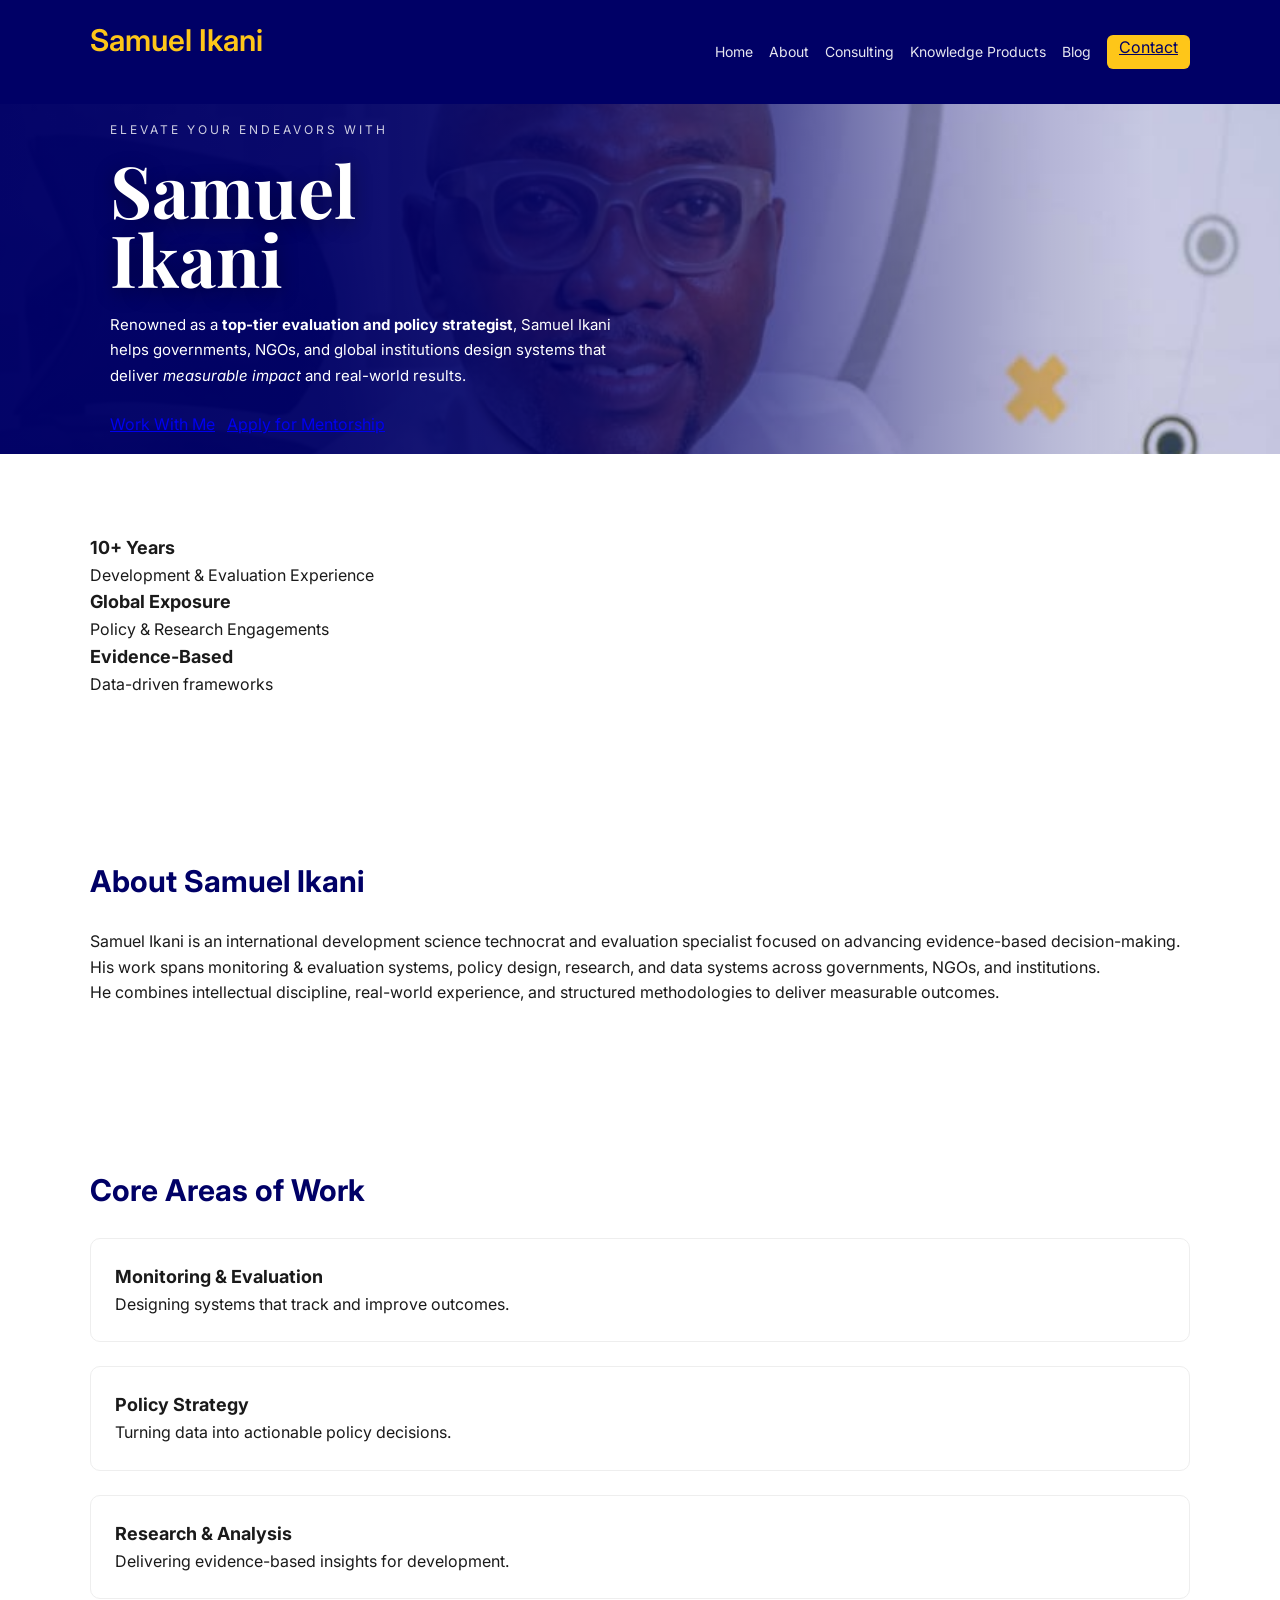
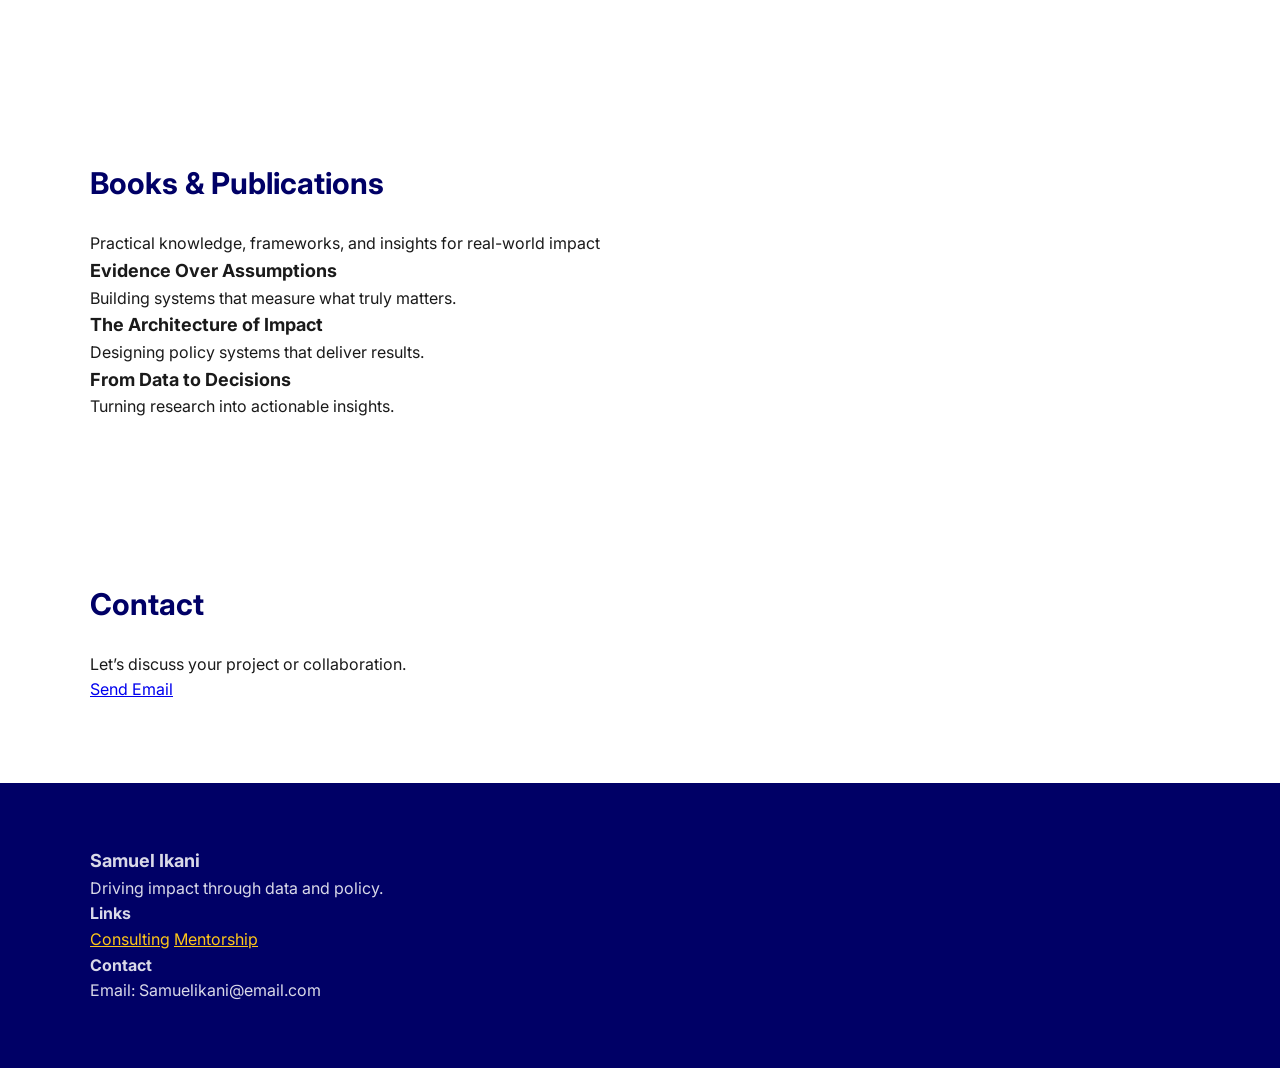
==== index.html @ d3e2591b "Initial commit" ====
<!DOCTYPE html>
<html lang="en">
<head>
  <meta charset="UTF-8">
  <meta name="viewport" content="width=device-width, initial-scale=1.0">
  <title>Samuel Ikani</title>

  <link rel="stylesheet" href="styles.css">
  <link href="https://fonts.googleapis.com/css2?family=Playfair+Display:wght@600&family=Inter:wght@300;400;500;600&display=swap" rel="stylesheet">
</head>


<body class="home-page"></body>
<div id="header"></div>

<section class="hero-authority">

  <!-- IMAGE (ONLY ONE IMAGE) -->
  <div class="hero-image">
    <img src="assets/profile.jpg" alt="Samuel Ikani">
  </div>

  <!-- BLUE OVERLAY -->
  <div class="hero-overlay"></div>

  <!-- TEXT -->
  <div class="container hero-content">
    <div class="hero-text">

      <p class="hero-eyebrow">ELEVATE YOUR ENDEAVORS WITH</p>

      <h1>
        Samuel<br>Ikani
      </h1>

      <p class="hero-description">
        Renowned as a <strong>top-tier evaluation and policy strategist</strong>, 
        Samuel Ikani helps governments, NGOs, and global institutions design systems 
        that deliver <em>measurable impact</em> and real-world results.
      </p>

      <div class="hero-actions">
        <a href="consulting.html" class="btn primary">Work With Me</a>
        <a href="mentorship.html" class="btn secondary">Apply for Mentorship</a>
      </div>

    </div>
  </div>

</section>
<!-- IMPACT BAR -->
<section class="impact-bar">
  <div class="container impact-grid">
    <div>
      <h3>10+ Years</h3>
      <p>Development & Evaluation Experience</p>
    </div>

    <div>
      <h3>Global Exposure</h3>
      <p>Policy & Research Engagements</p>
    </div>

    <div>
      <h3>Evidence-Based</h3>
      <p>Data-driven frameworks</p>
    </div>
  </div>
</section>

<!-- ABOUT -->
<section class="about container">
  <h2>About Samuel Ikani</h2>

  <p>
    Samuel Ikani is an international development science technocrat and evaluation specialist focused on advancing evidence-based decision-making.
  </p>

  <p>
    His work spans monitoring & evaluation systems, policy design, research, and data systems across governments, NGOs, and institutions.
  </p>

  <p>
    He combines intellectual discipline, real-world experience, and structured methodologies to deliver measurable outcomes.
  </p>
</section>

<!-- SERVICES -->
<section class="services">
  <div class="container">
    <h2>Core Areas of Work</h2>

    <div class="grid">
      <div class="card">
        <h3>Monitoring & Evaluation</h3>
        <p>Designing systems that track and improve outcomes.</p>
      </div>

      <div class="card">
        <h3>Policy Strategy</h3>
        <p>Turning data into actionable policy decisions.</p>
      </div>

      <div class="card">
        <h3>Research & Analysis</h3>
        <p>Delivering evidence-based insights for development.</p>
      </div>
    </div>
  </div>
</section>

<!-- BOOKS -->
<section class="books">
  <div class="container">
    <h2>Books & Publications</h2>
    <p class="section-sub">
      Practical knowledge, frameworks, and insights for real-world impact
    </p>

    <div class="book-grid">

      <div class="book-card">
        <div class="book-placeholder"></div>
        <h3>Evidence Over Assumptions</h3>
        <p>Building systems that measure what truly matters.</p>
      </div>

      <div class="book-card">
        <div class="book-placeholder"></div>
        <h3>The Architecture of Impact</h3>
        <p>Designing policy systems that deliver results.</p>
      </div>

      <div class="book-card">
        <div class="book-placeholder"></div>
        <h3>From Data to Decisions</h3>
        <p>Turning research into actionable insights.</p>
      </div>

    </div>
  </div>
</section>

<!-- CONTACT -->
<section class="contact">
  <div class="container">
    <h2>Contact</h2>
    <p>Let’s discuss your project or collaboration.</p>

    <a href="mailto:Samuelikani@email.com" class="btn primary">Send Email</a>
  </div>
</section>

<!-- FOOTER -->
<footer class="footer">
  <div class="container footer-content">

    <div>
      <h3>Samuel Ikani</h3>
      <p>Driving impact through data and policy.</p>
    </div>

    <div>
      <h4>Links</h4>
      <a href="consulting.html">Consulting</a>
      <a href="mentorship.html">Mentorship</a>
    </div>

    <div>
      <h4>Contact</h4>
      <p>Email: Samuelikani@email.com</p>
    </div>

  </div>

<script src="script.js"></script>
</body>
</html>
---- styles.css ----
/* =========================
   DESIGN SYSTEM
========================= */
:root {
  --primary-blue: #000066;
  --accent-gold: #FEC619;
  --soft-blue: #F5F7FF;
  --text-dark: #1A1A1A;

  --space-1: 8px;
  --space-2: 16px;
  --space-3: 24px;
  --space-4: 32px;
  --space-5: 48px;
  --space-6: 64px;
  --space-7: 80px;
}

/* =========================
   RESET
========================= */
* {
  margin: 0;
  padding: 0;
  box-sizing: border-box;
}

body {
  font-family: 'Inter', sans-serif;
  color: var(--text-dark);
  line-height: 1.6;
}

/* =========================
   TYPOGRAPHY
========================= */
h1 {
  font-size: 48px;
  font-family: 'Playfair Display';
  color: var(--primary-blue);
}

h2 {
  font-size: 30px;
  margin-bottom: var(--space-3);
  color: var(--primary-blue);
}

h3 {
  font-size: 18px;
}

/* =========================
   LAYOUT
========================= */
.container {
  width: 90%;
  max-width: 1100px;
  margin: auto;
}

section {
  padding: var(--space-7) 0;
}

/* =========================
   NAVBAR
========================= */
.nav {
  background: var(--primary-blue);
}

.nav-inner {
  display: flex;
  justify-content: space-between;
  align-items: center;
  padding: var(--space-2) 0;
}

.logo {
  color: var(--accent-gold);
  font-weight: 600;
}

.nav-right {
  display: flex;
  align-items: center;
  gap: var(--space-2);
}

.menu {
  display: flex;
  gap: 16px;
}

.menu a {
  color: white;
  text-decoration: none;
  font-size: 14px;
  opacity: 0.9;
}

.menu a:hover {
  color: var(--accent-gold);
}

.btn.small {
  height: 34px;
  padding: 0 12px;
  background: var(--accent-gold);
  color: var(--primary-blue);
  border-radius: 6px;
}

/* =========================
   HERO
========================= */
.hero {
  position: relative;
  background: url("assets/flower-bg.jpg") center/cover no-repeat;
  padding: 120px 0;
}

.hero::before {
  content: "";
  position: absolute;
  inset: 0;
  background: rgba(0, 0, 102, 0.85);
}

.hero-content {
  position: relative;
  z-index: 2;
  display: flex;
  align-items: center;
  justify-content: space-between;
}

.hero-text h1,
.hero-text p {
  color: white;
}

.credibility {
  color: var(--accent-gold);
}

.profile-img {
  width: 340px;
  border-radius: 12px;
}

/* =========================
   CARDS
========================= */
.card {
  background: white;
  padding: var(--space-3);
  border-radius: 10px;
  border: 1px solid #eee;
  transition: 0.3s;
}

.card:hover {
  transform: translateY(-8px);
  border-bottom: 3px solid var(--accent-gold);
  box-shadow: 0 20px 50px rgba(0,0,0,0.1);
}

/* =========================
   GRID
========================= */
.grid {
  display: grid;
  gap: var(--space-3);
}

.grid-2 {
  grid-template-columns: repeat(2, 1fr);
}

.grid-3 {
  grid-template-columns: repeat(3, 1fr);
}

/* =========================
   ABOUT
========================= */
.about-grid {
  display: grid;
  grid-template-columns: 1fr 1fr;
  gap: var(--space-4);
}

.about-grid img {
  width: 100%;
  border-radius: 10px;
}

/* =========================
   TESTIMONIALS
========================= */
.testimonials {
  background: var(--soft-blue);
}

.testimonial-grid {
  display: grid;
  grid-template-columns: repeat(2, 1fr);
  gap: var(--space-4);
}

/* =========================
   VIDEO
========================= */
.video-wrapper {
  display: flex;
  justify-content: center;
  margin: 40px 0;
}

.video-wrapper iframe {
  width: 300px;
  height: 540px;
  border-radius: 12px;
}

/* =========================
   FORM
========================= */
.form {
  display: flex;
  flex-direction: column;
  gap: var(--space-2);
  max-width: 400px;
  margin: auto;
}

/* =========================
   FOOTER
========================= */
.footer {
  background: var(--primary-blue);
  color: rgba(255,255,255,0.85);
  padding: var(--space-6) 0;
}

.footer a {
  color: var(--accent-gold);
}

/* =========================
   KNOWLEDGE PAGE (IMPORTANT)
========================= */
.knowledge-wrapper {
  display: grid;
  grid-template-columns: 260px 1fr;
  gap: 60px;
  padding: var(--space-6);
}

/* SIDEBAR */
.knowledge-sidebar h4 {
  margin-bottom: var(--space-3);
  color: var(--primary-blue);
}

.knowledge-sidebar ul {
  list-style: none;
}

.knowledge-sidebar li {
  margin-bottom: 10px;
  font-size: 14px;
  cursor: pointer;
  opacity: 0.6;
}

.knowledge-sidebar li.active {
  opacity: 1;
  font-weight: 600;
  color: var(--primary-blue);
}

/* CONTENT */
.knowledge-main {
  max-width: 700px;
}

/* REMOVE CENTER ALIGN FROM GLOBAL */
.knowledge-main h2 {
  text-align: left;
}

/* =========================
   TABS
========================= */
.tab-content {
  display: none;
}

.tab-content.active {
  display: block;
}

/* =========================
   ANIMATION
========================= */
.fade-in {
  opacity: 0;
  transform: translateY(30px);
  transition: 0.8s ease;
}

.fade-in.show {
  opacity: 1;
  transform: translateY(0);
}

/* =========================
   MOBILE
========================= */
@media(max-width:900px){
  .hero-content {
    flex-direction: column;
    text-align: center;
  }

  .grid-2,
  .grid-3,
  .testimonial-grid,
  .about-grid {
    grid-template-columns: 1fr;
  }

  .knowledge-wrapper {
    grid-template-columns: 1fr;
  }
}
/* =========================
   BOOKS (EDITORIAL STYLE)
========================= */
.books-list {
  display: flex;
  flex-direction: column;
  gap: 30px;
  margin-top: 30px;
}

.book-item {
  display: flex;
  gap: 20px;
  align-items: center;
}

/* IMAGE */
.book-item img {
  width: 90px;
  height: 120px;
  object-fit: cover;
  border-radius: 6px;
  box-shadow: 0 10px 25px rgba(0,0,0,0.1);
}

/* TEXT */
.book-item h3 {
  margin-bottom: 6px;
  color: var(--primary-blue);
}

.book-item p {
  font-size: 14px;
  opacity: 0.7;
  max-width: 500px;
}

/* MOBILE */
@media(max-width:600px){
  .book-item {
    flex-direction: column;
    align-items: flex-start;
  }

  .book-item img {
    width: 120px;
    height: 160px;
  }
}
/* =========================
   ABOUT IMAGE FIX
========================= */
.about-grid img {
  width: 100%;
  max-width: 320px;   /* controls size */
  height: 420px;      /* keeps structure */
  object-fit: cover;  /* prevents distortion */
  border-radius: 12px;
}

/* center image nicely */
.about-grid {
  align-items: center;
}

.about-grid > div:first-child {
  display: flex;
  justify-content: center;
}
.about-grid img {
  box-shadow: 0 25px 60px rgba(0,0,0,0.12);
}
/* =========================
   ABOUT (PREMIUM VERSION)
========================= */
.about-grid {
  display: grid;
  grid-template-columns: 1fr 1.2fr;
  gap: 60px;
  align-items: center;
}

/* IMAGE */
.about-image {
  display: flex;
  justify-content: center;
}

.about-image img {
  width: 100%;
  max-width: 320px;
  height: 420px;
  object-fit: cover;
  border-radius: 12px;
  box-shadow: 0 25px 60px rgba(0,0,0,0.12);
}

/* CONTENT */
.about-content p {
  margin-bottom: 16px;
  max-width: 600px;
}

/* =========================
   METRICS
========================= */
.about-metrics {
  display: flex;
  gap: 40px;
  margin: 30px 0;
}

.metric h3 {
  font-size: 28px;
  color: var(--primary-blue);
}

.metric p {
  font-size: 13px;
  opacity: 0.7;
}

/* =========================
   HIGHLIGHTS
========================= */
.about-highlights h3 {
  margin-bottom: 10px;
}

.about-highlights ul {
  padding-left: 18px;
}

.about-highlights li {
  margin-bottom: 8px;
}

/* =========================
   MOBILE
========================= */
@media(max-width:900px){
  .about-grid {
    grid-template-columns: 1fr;
  }

  .about-metrics {
    flex-direction: column;
    gap: 16px;
  }
}
/* =========================
   BLOG LIST (EDITORIAL STYLE)
========================= */
.blog-list {
  max-width: 800px;
  margin: 60px auto;
}

/* SINGLE POST */
.blog-post {
  padding: 30px 0;
  border-bottom: 1px solid #e5e5e5;
}

.blog-date {
  font-size: 12px;
  color: var(--accent-gold);
  font-weight: 600;
}

/* TITLE */
.blog-post h2 {
  margin: 10px 0;
  font-size: 24px;
  line-height: 1.3;
  color: var(--primary-blue);
}

/* TEXT */
.blog-post p {
  font-size: 15px;
  opacity: 0.8;
  max-width: 650px;
}

/* HOVER (subtle authority feel) */
.blog-post:hover h2 {
  opacity: 0.7;
  cursor: pointer;
}
/* =========================
   ARTICLE PAGE
========================= */
.article {
  max-width: 800px;
  margin: 80px auto;
}

.article-date {
  font-size: 13px;
  color: var(--accent-gold);
}

.article h1 {
  margin: 10px 0 20px;
  font-size: 36px;
}

.article-intro {
  font-size: 18px;
  margin-bottom: 30px;
  opacity: 0.9;
}

.article-body p {
  margin-bottom: 16px;
  line-height: 1.7;
}

.article-body h2 {
  margin-top: 30px;
  margin-bottom: 10px;
}

.article-body ul {
  margin: 20px 0;
  padding-left: 20px;
}

.article-back {
  display: inline-block;
  margin-top: 40px;
  color: var(--accent-gold);
  text-decoration: none;
}
/* =========================
   ARTICLE CTA
========================= */
.article-cta {
  margin: 40px 0;
  padding: 20px;
  border-left: 4px solid var(--accent-gold);
  background: #f9f9ff;
}

.article-cta p {
  margin-bottom: 10px;
}

/* =========================
   LEAD CAPTURE
========================= */
.lead-box {
  margin-top: 60px;
  padding: 30px;
  background: var(--soft-blue);
  border-radius: 10px;
  text-align: center;
}

.lead-box h3 {
  margin-bottom: 10px;
}

.lead-form {
  margin-top: 20px;
  display: flex;
  justify-content: center;
  gap: 10px;
}

.lead-form input {
  padding: 10px;
  width: 250px;
  border: 1px solid #ddd;
  border-radius: 6px;
}
.blog-post h2 a {
  text-decoration: none;
  color: var(--primary-blue);
}

.blog-post h2 a:hover {
  color: var(--accent-gold);
}
.article-hero {
  background: var(--primary-blue);
  color: white;
  padding: 80px 20px;
}

.article-hero h1 {
  font-size: 40px;
  margin: 10px 0;
}

.article-meta {
  color: var(--accent-gold);
  font-size: 13px;
}

.article-subtitle {
  font-size: 18px;
  opacity: 0.9;
}

.article {
  max-width: 800px;
  margin: 60px auto;
}
/* IMAGE HERO */
.hero-image {
  position: relative;
  height: 75vh;
  background: url("https://images.unsplash.com/photo-1501785888041-af3ef285b470") center/cover no-repeat;
}

/* overlay */
.hero-overlay {
  position: absolute;
  inset: 0;
  background: rgba(0, 0, 0, 0.5);
  display: flex;
  align-items: center;
}

/* content */
.hero-content {
  color: white;
  max-width: 700px;
}

/* meta */
.hero-meta {
  color: #FEC619;
  font-size: 14px;
  margin-bottom: 10px;
}

/* title */
.hero-image h1 {
  font-size: 48px;
  line-height: 1.2;
  margin-bottom: 15px;
}

/* subtext */
.hero-subtext {
  font-size: 18px;
  opacity: 0.9;
}

/* ABOUT IMAGE */
.about-img {
  width: 280px;
  border-radius: 12px;
}

/* METRICS */
.about-metrics {
  display: flex;
  gap: 30px;
  margin-top: 20px;
}

.about-metrics h3 {
  font-size: 24px;
  color: #000066;
}
/* =========================
   ELITE HERO SYSTEM
========================= */

.hero-elite {
  position: relative;
  height: 85vh;
  overflow: hidden;
}

/* =========================
   HOMEPAGE HERO (FINAL)
========================= */

.hero-authority {
  position: relative;
  height: 100vh;
  overflow: hidden;
}

/* IMAGE */
.hero-authority .hero-image {
  position: absolute;
  inset: 0;
}

.hero-authority .hero-image img {
  width: 100%;
 height: 85vh;
min-height: 600px;
  object-fit: cover;
  object-position: right center; /* keeps face visible */
}

/* BLUE OVERLAY (LEFT HEAVY → RIGHT FADE) */
.hero-authority .hero-overlay {
  position: absolute;
  inset: 0;
  background: linear-gradient(
    90deg,
    rgba(0, 0, 102, 0.98) 0%,
    rgba(0, 0, 102, 0.95) 25%,
    rgba(0, 0, 102, 0.85) 45%,
    rgba(0, 0, 102, 0.6) 60%,
    rgba(0, 0, 102, 0.3) 72%,
    rgba(0, 0, 102, 0.1) 82%,
    transparent 90%
  );
}

/* TEXT LAYER */
.hero-authority .hero-content {
  position: relative;
  z-index: 2;
  height: 100%;
  display: flex;
  align-items: center;
}

/* TEXT BLOCK */
.hero-authority .hero-text {
  max-width: 520px;
  color: white;
}

/* EYEBROW */
.hero-authority .hero-eyebrow {
  font-size: 12px;
  letter-spacing: 3px;
  margin-bottom: 16px;
  opacity: 0.8;
}

/* NAME */
.hero-authority h1 {
  font-size: 72px;
  line-height: 0.95;
  margin-bottom: 20px;
  color: #FEC619;
}

/* DESCRIPTION */
.hero-authority .hero-description {
  font-size: 15px;
  line-height: 1.7;
  margin-bottom: 24px;
}

/* BUTTONS */
.hero-actions {
  display: flex;
  gap: 12px;
}

/* MOBILE */
@media(max-width: 900px) {
  .hero-authority h1 {
    font-size: 48px;
  }

  }

.hero-authority .hero-image img {
object-position: 100% 30%;
}

.hero-authority .hero-image img {
  transform: scale(1.05);
}
.hero-authority {
  position: relative;
  height: 85vh;
  min-height: 600px;
  overflow: hidden;
}

.hero-authority .hero-image img {
  width: 100%;
  height: 100%;
  object-fit: cover;
  object-position: 100% 30%;
}



.hero-elite .hero-bg {
  position: absolute;
  inset: 0;
  background: url("assets/profile.jpg") no-repeat right center / cover;
}
.hero-elite .hero-bg {
  position: absolute;
  inset: 0;
  background: url("https://images.unsplash.com/photo-1490750967868-88aa4486c946?auto=format&fit=crop&w=1600&q=80") no-repeat center center / cover;
}
/* =========================
   CONSULTING HERO BACKGROUND
========================= */
.hero {
  position: relative;
  background: url("https://images.unsplash.com/photo-1490750967868-88aa4486c946?auto=format&fit=crop&w=1600&q=80") no-repeat center center / cover;
}

/* BLUE OVERLAY 
  z-index: 1;
}

/* KEEP CONTENT ABOVE */
.hero-content {
  position: relative;
  z-index: 2;
}
/* =========================
   FIX HERO ALIGNMENT
========================= */

.hero-content {
  max-width: 1100px;   /* same as your container */
  margin: 0 auto;
  padding: 0 20px;

  display: grid;
  grid-template-columns: 1fr 420px; /* text | image */
  align-items: center;
  gap: 60px;
}

/* TEXT — FORCE LEFT ALIGN */
.hero-text {
  text-align: left;
  justify-self: start;
  max-width: 520px;
}

/* IMAGE — PUSH RIGHT */
.hero-visual {
  justify-self: end;
}
.about-split {
  display: grid;
  grid-template-columns: 1fr 420px;
  gap: 60px;
  align-items: center;
}

.about-right img {
  width: 100%;
  border-radius: 16px;
}

/* Mobile */
@media (max-width: 768px) {
  .about-split {
    grid-template-columns: 1fr;
  }

  .about-right {
    order: -1;
  }
}
.hero-text h1 {
  color: #ffffff;
  text-shadow: 0 4px 20px rgba(0,0,0,0.4);
}

.hero-sub,
.hero-tag {
  color: rgba(255,255,255,0.9);
}
.consulting-page .hero-overlay {
  display: none !important;
}

.consulting-page .hero::before {
  display: none !important;
}
/* =========================
   ABOUT HERO TEXT SIZE ADJUST
========================= */

.hero-elite .hero-text h1 {
  font-size: 40px;   /* was larger before */
  line-height: 1.2;
}

.hero-elite .hero-sub {
  font-size: 14px;
}

.hero-elite .hero-tag {
  font-size: 11px;
  letter-spacing: 1.5px;
}
/* Reduce About hero height */
.hero-elite {
  height: 35vh;
  min-height: 350px;
}
/* =========================
   CONSULTING HERO MATCH ABOUT
========================= */

/* same height as about */
.consulting-page .hero-elite {
  height: 35vh;
  min-height: 350;
}

/* remove overlay (plain image) */
.consulting-page .hero-overlay {
  display: none !important;
}

/* use same flowery background */
.consulting-page .hero-bg {
  position: absolute;
  inset: 0;
  background: url("https://images.unsplash.com/photo-1490750967868-88aa4486c946?auto=format&fit=crop&w=1600&q=80")
              no-repeat center center / cover;
}
/* =========================
/* =========================
   CONSULTING HERO LIGHT OVERLAY
========================= */
.consulting-page .hero-overlay {
  display: block !important;
  position: absolute;
  inset: 0;
  background: rgba(0, 0, 0, 0.45);
  z-index: 2;
}
/* keep overlay below text */
.consulting-page .hero-overlay {
  z-index: 1;
}

/* force text above overlay */
.consulting-page .hero-inner {
  position: relative;
  z-index: 2;
}
/* Homepage hero height */
.home-page .hero-authority {
  height: 35vh;
  min-height: 350px;
}
/* =========================
   BLOG HERO (CLEAN IMAGE)
========================= */

.blog-page .hero {
  position: relative;
  height: 35vh;
  min-height: 320px;

  display: flex;
  align-items: center;

  background: url("https://images.unsplash.com/photo-1490750967868-88aa4486c946?auto=format&fit=crop&w=1600&q=80")
              no-repeat center center / cover;
}

/* REMOVE BLUE OVERLAY */
.blog-page .hero::before {
  display: none !important;
}

/* TEXT VISIBILITY */
.blog-page .hero h1 {
  color: #ffffff;
}

.blog-page .hero .subtext {
  color: rgba(255,255,255,0.9);
}
/* BLOG HERO DARK OVERLAY (FORCED) */
.blog-page .hero {
  position: relative;
  overflow: hidden;
}

/* create overlay layer */
.blog-page .hero::after {
  content: "";
  position: absolute;
  inset: 0;
  background: rgba(0, 0, 0, 0.45);
  z-index: 1;
}

/* keep text above overlay */
.blog-page .hero .container {
  position: relative;
  z-index: 2;
}
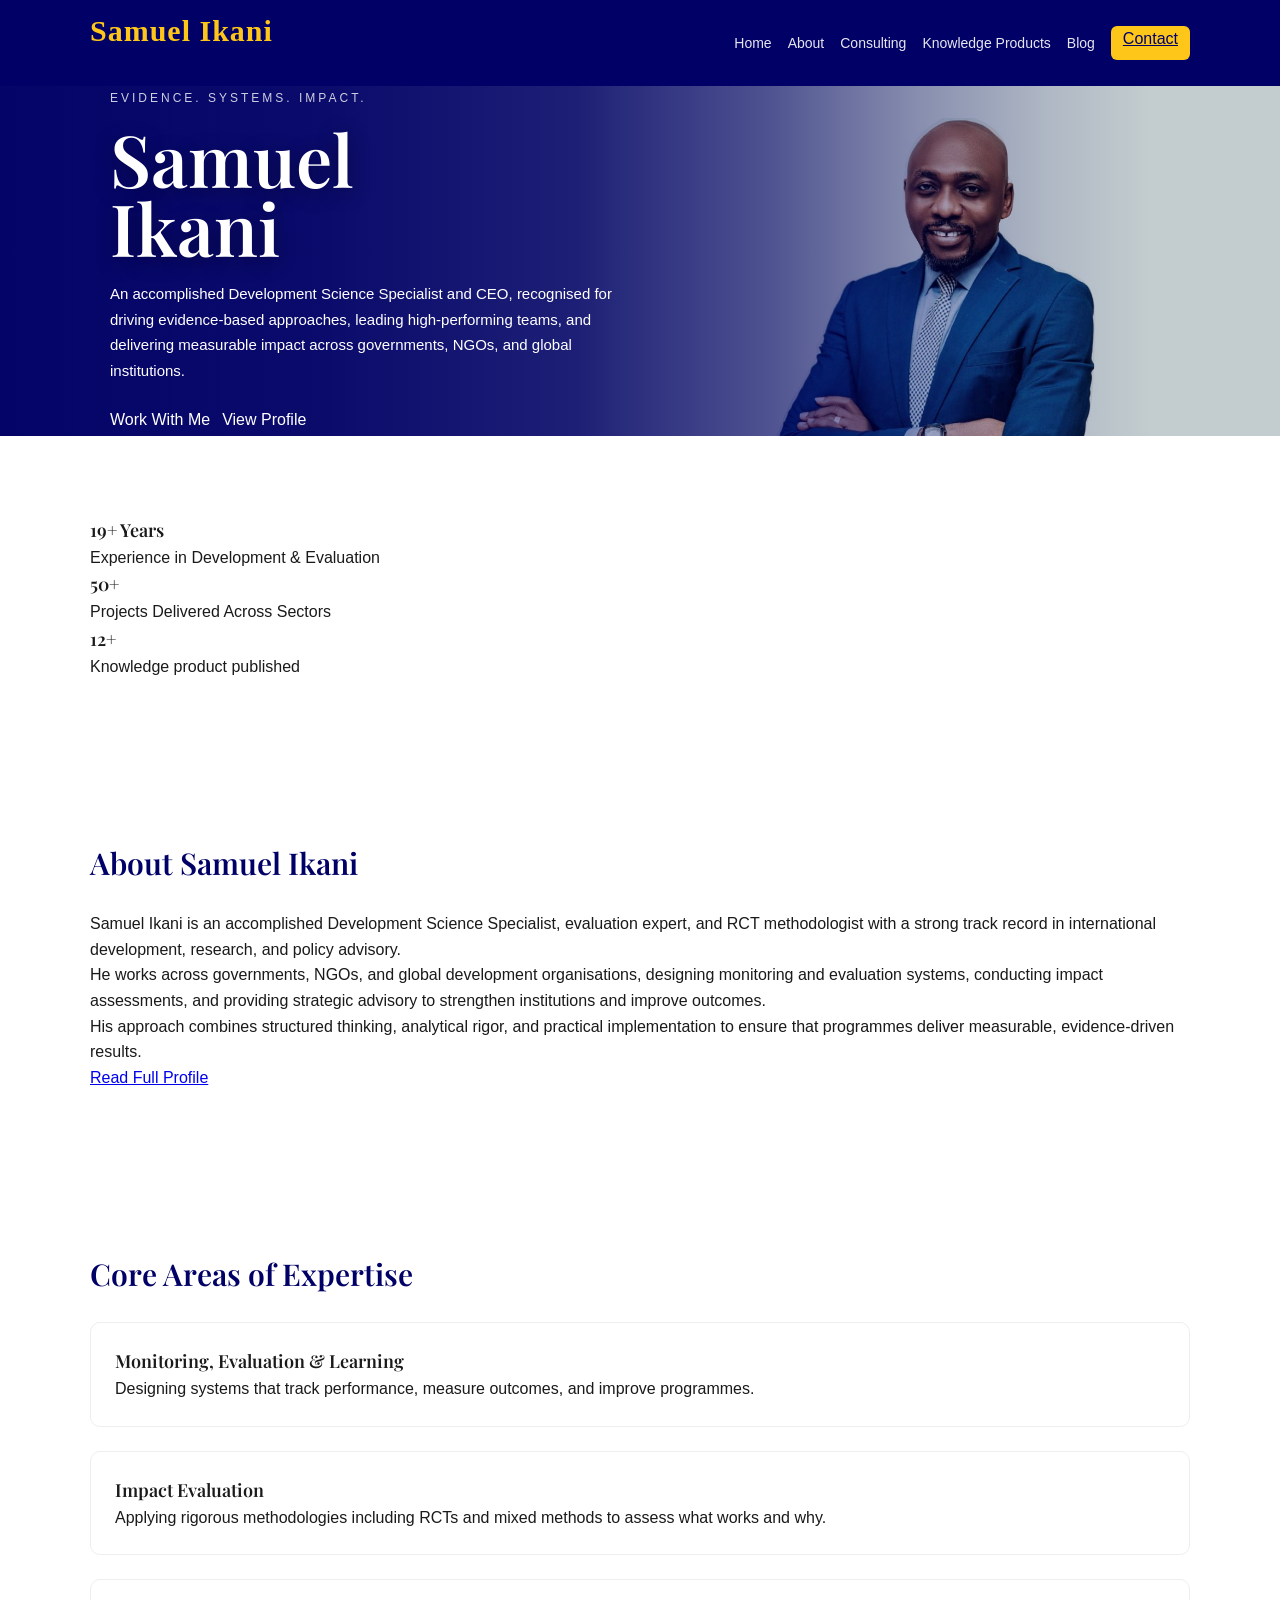
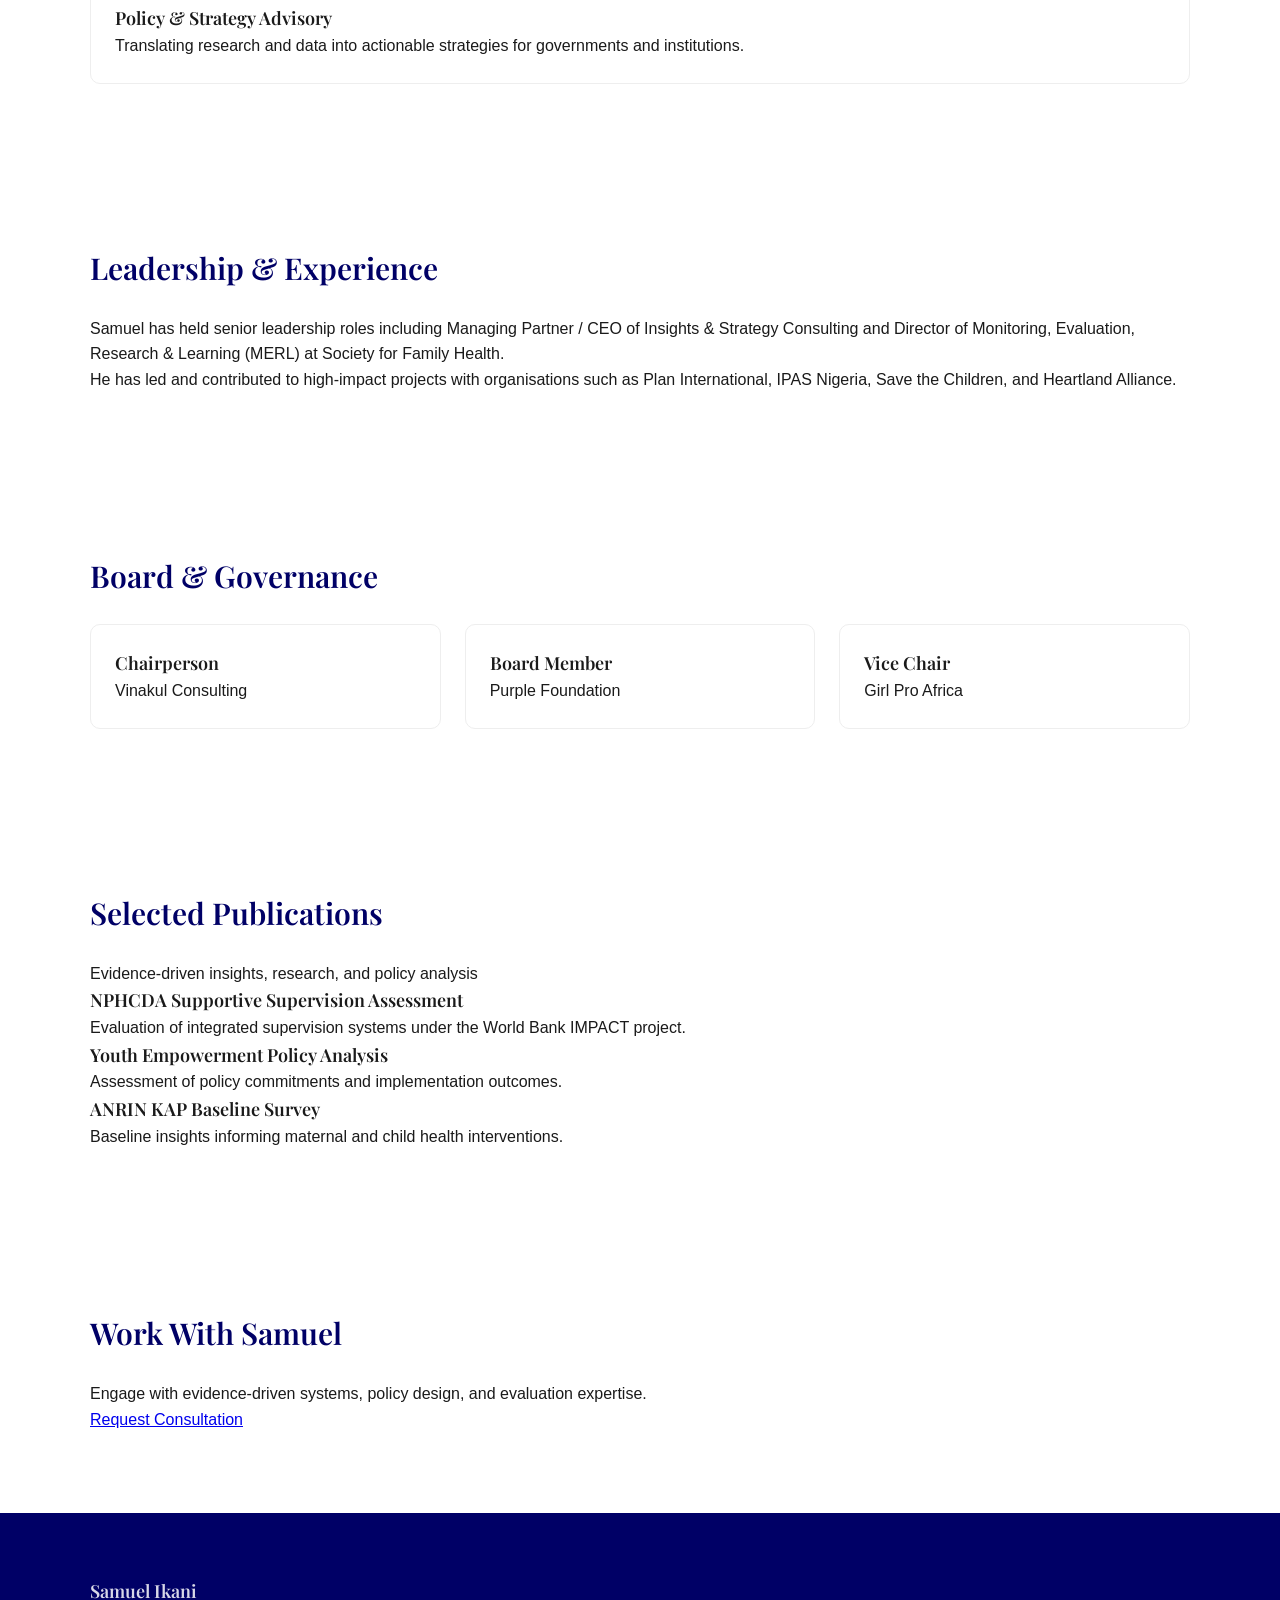
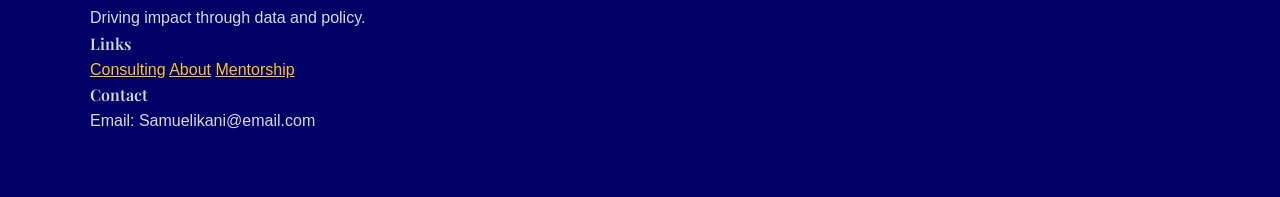
==== commit b0dad699: "Update: UI improvements, signature, layout fixes" ====
--- a/index.html
+++ b/index.html
@@ -9,61 +9,58 @@
   <link href="https://fonts.googleapis.com/css2?family=Playfair+Display:wght@600&family=Inter:wght@300;400;500;600&display=swap" rel="stylesheet">
 </head>
 
-
-<body class="home-page"></body>
+<body class="home-page">
+
 <div id="header"></div>
 
+<!-- HERO -->
 <section class="hero-authority">
 
-  <!-- IMAGE (ONLY ONE IMAGE) -->
   <div class="hero-image">
     <img src="assets/profile.jpg" alt="Samuel Ikani">
   </div>
 
-  <!-- BLUE OVERLAY -->
   <div class="hero-overlay"></div>
 
-  <!-- TEXT -->
   <div class="container hero-content">
     <div class="hero-text">
 
-      <p class="hero-eyebrow">ELEVATE YOUR ENDEAVORS WITH</p>
+     <p class="hero-eyebrow">EVIDENCE. SYSTEMS. IMPACT.</p>
 
       <h1>
         Samuel<br>Ikani
       </h1>
 
       <p class="hero-description">
-        Renowned as a <strong>top-tier evaluation and policy strategist</strong>, 
-        Samuel Ikani helps governments, NGOs, and global institutions design systems 
-        that deliver <em>measurable impact</em> and real-world results.
+        An accomplished Development Science Specialist and CEO, recognised for driving evidence-based approaches, leading high-performing teams, and delivering measurable impact across governments, NGOs, and global institutions.
       </p>
 
       <div class="hero-actions">
         <a href="consulting.html" class="btn primary">Work With Me</a>
-        <a href="mentorship.html" class="btn secondary">Apply for Mentorship</a>
-      </div>
-
-    </div>
-  </div>
-
-</section>
+        <a href="about.html" class="btn secondary">View Profile</a>
+      </div>
+
+    </div>
+  </div>
+
+</section>
+
 <!-- IMPACT BAR -->
 <section class="impact-bar">
   <div class="container impact-grid">
     <div>
-      <h3>10+ Years</h3>
-      <p>Development & Evaluation Experience</p>
-    </div>
-
-    <div>
-      <h3>Global Exposure</h3>
-      <p>Policy & Research Engagements</p>
-    </div>
-
-    <div>
-      <h3>Evidence-Based</h3>
-      <p>Data-driven frameworks</p>
+      <h3>19+ Years</h3>
+      <p>Experience in Development & Evaluation</p>
+    </div>
+
+    <div>
+      <h3>50+</h3>
+      <p>Projects Delivered Across Sectors</p>
+    </div>
+
+    <div>
+      <h3>12+</h3>
+      <p>Knowledge product published</p>
     </div>
   </div>
 </section>
@@ -73,68 +70,111 @@
   <h2>About Samuel Ikani</h2>
 
   <p>
-    Samuel Ikani is an international development science technocrat and evaluation specialist focused on advancing evidence-based decision-making.
-  </p>
-
-  <p>
-    His work spans monitoring & evaluation systems, policy design, research, and data systems across governments, NGOs, and institutions.
-  </p>
-
-  <p>
-    He combines intellectual discipline, real-world experience, and structured methodologies to deliver measurable outcomes.
-  </p>
-</section>
-
-<!-- SERVICES -->
+    Samuel Ikani is an accomplished Development Science Specialist, evaluation expert, and RCT methodologist with a strong track record in international development, research, and policy advisory.
+  </p>
+
+  <p>
+    He works across governments, NGOs, and global development organisations, designing monitoring and evaluation systems, conducting impact assessments, and providing strategic advisory to strengthen institutions and improve outcomes.
+  </p>
+
+  <p>
+    His approach combines structured thinking, analytical rigor, and practical implementation to ensure that programmes deliver measurable, evidence-driven results.
+  </p>
+
+  <a href="about.html" class="btn secondary" style="margin-top:20px;">Read Full Profile</a>
+</section>
+
+<!-- CORE EXPERTISE -->
 <section class="services">
   <div class="container">
-    <h2>Core Areas of Work</h2>
+    <h2>Core Areas of Expertise</h2>
 
     <div class="grid">
-      <div class="card">
-        <h3>Monitoring & Evaluation</h3>
-        <p>Designing systems that track and improve outcomes.</p>
-      </div>
-
-      <div class="card">
-        <h3>Policy Strategy</h3>
-        <p>Turning data into actionable policy decisions.</p>
-      </div>
-
-      <div class="card">
-        <h3>Research & Analysis</h3>
-        <p>Delivering evidence-based insights for development.</p>
-      </div>
-    </div>
-  </div>
-</section>
-
-<!-- BOOKS -->
+
+      <div class="card">
+        <h3>Monitoring, Evaluation & Learning</h3>
+        <p>Designing systems that track performance, measure outcomes, and improve programmes.</p>
+      </div>
+
+      <div class="card">
+        <h3>Impact Evaluation</h3>
+        <p>Applying rigorous methodologies including RCTs and mixed methods to assess what works and why.</p>
+      </div>
+
+      <div class="card">
+        <h3>Policy & Strategy Advisory</h3>
+        <p>Translating research and data into actionable strategies for governments and institutions.</p>
+      </div>
+
+    </div>
+  </div>
+</section>
+
+<!-- EXPERIENCE SNAPSHOT -->
+<section class="about container">
+  <h2>Leadership & Experience</h2>
+
+  <p>
+    Samuel has held senior leadership roles including Managing Partner / CEO of Insights & Strategy Consulting and Director of Monitoring, Evaluation, Research & Learning (MERL) at Society for Family Health.
+  </p>
+
+  <p>
+    He has led and contributed to high-impact projects with organisations such as Plan International, IPAS Nigeria, Save the Children, and Heartland Alliance.
+  </p>
+</section>
+
+<!-- BOARD -->
+<section class="services">
+  <div class="container">
+    <h2>Board & Governance</h2>
+
+    <div class="grid grid-3">
+
+      <div class="card">
+        <h3>Chairperson</h3>
+        <p>Vinakul Consulting</p>
+      </div>
+
+      <div class="card">
+        <h3>Board Member</h3>
+        <p>Purple Foundation</p>
+      </div>
+
+      <div class="card">
+        <h3>Vice Chair</h3>
+        <p>Girl Pro Africa</p>
+      </div>
+
+    </div>
+  </div>
+</section>
+
+<!-- PUBLICATIONS PREVIEW -->
 <section class="books">
   <div class="container">
-    <h2>Books & Publications</h2>
+    <h2>Selected Publications</h2>
     <p class="section-sub">
-      Practical knowledge, frameworks, and insights for real-world impact
+      Evidence-driven insights, research, and policy analysis
     </p>
 
     <div class="book-grid">
 
       <div class="book-card">
         <div class="book-placeholder"></div>
-        <h3>Evidence Over Assumptions</h3>
-        <p>Building systems that measure what truly matters.</p>
+        <h3>NPHCDA Supportive Supervision Assessment</h3>
+        <p>Evaluation of integrated supervision systems under the World Bank IMPACT project.</p>
       </div>
 
       <div class="book-card">
         <div class="book-placeholder"></div>
-        <h3>The Architecture of Impact</h3>
-        <p>Designing policy systems that deliver results.</p>
+        <h3>Youth Empowerment Policy Analysis</h3>
+        <p>Assessment of policy commitments and implementation outcomes.</p>
       </div>
 
       <div class="book-card">
         <div class="book-placeholder"></div>
-        <h3>From Data to Decisions</h3>
-        <p>Turning research into actionable insights.</p>
+        <h3>ANRIN KAP Baseline Survey</h3>
+        <p>Baseline insights informing maternal and child health interventions.</p>
       </div>
 
     </div>
@@ -144,10 +184,10 @@
 <!-- CONTACT -->
 <section class="contact">
   <div class="container">
-    <h2>Contact</h2>
-    <p>Let’s discuss your project or collaboration.</p>
-
-    <a href="mailto:Samuelikani@email.com" class="btn primary">Send Email</a>
+    <h2>Work With Samuel</h2>
+    <p>Engage with evidence-driven systems, policy design, and evaluation expertise.</p>
+
+    <a href="consulting.html" class="btn primary">Request Consultation</a>
   </div>
 </section>
 
@@ -163,6 +203,7 @@
     <div>
       <h4>Links</h4>
       <a href="consulting.html">Consulting</a>
+      <a href="about.html">About</a>
       <a href="mentorship.html">Mentorship</a>
     </div>
 
--- a/styles.css
+++ b/styles.css
@@ -111,7 +111,18 @@
   color: var(--primary-blue);
   border-radius: 6px;
 }
-
+.nav {
+  position: relative;
+  z-index: 1000;
+}
+
+.hero::before {
+  z-index: 0;
+}
+
+.hero-overlay {
+  pointer-events: none;
+}
 /* =========================
    HERO
 ========================= */
@@ -126,6 +137,7 @@
   position: absolute;
   inset: 0;
   background: rgba(0, 0, 102, 0.85);
+  z-index: 0;
 }
 
 .hero-content {
@@ -1040,4 +1052,261 @@
 .blog-page .hero .container {
   position: relative;
   z-index: 2;
+}
+/* =========================
+   MOBILE HAMBURGER
+========================= */
+
+.menu-toggle {
+  display: none;
+  flex-direction: column;
+  gap: 5px;
+  cursor: pointer;
+}
+
+.menu-toggle span {
+  width: 25px;
+  height: 3px;
+  background: #fff;
+  border-radius: 2px;
+}
+
+/* MOBILE */
+@media (max-width: 768px) {
+
+  .menu-toggle {
+    display: flex;
+  }
+
+  .nav-inner {
+    position: relative;
+  }
+
+  .menu a {
+    font-size: 16px;
+  }
+
+  .btn.small {
+    margin-top: 10px;
+  }
+}
+/* =========================
+   MOBILE OPTIMIZATION
+========================= */
+@media (max-width: 768px) {
+
+  /* ===== HEADER ===== */
+  .nav-inner {
+    display: flex;
+    justify-content: space-between;
+    align-items: center;
+  }
+
+  .menu {
+    display: none;
+  }
+
+  .menu.active {
+    display: flex;
+    flex-direction: column;
+    position: fixed;
+    top: 70px;
+    left: 0;
+    width: 100%;
+    background: #0B1F3B;
+    padding: 20px;
+    z-index: 999999;
+  }
+
+  .menu a {
+    padding: 12px 0;
+    border-bottom: 1px solid rgba(255,255,255,0.1);
+  }
+
+
+  /* ===== HERO (ALL PAGES) ===== */
+  .hero,
+  .hero-elite,
+  .hero-authority {
+    height: auto;
+    min-height: 320px;
+    padding: 80px 20px 40px;
+  }
+
+  .hero-inner,
+  .hero-content {
+    padding: 0 20px;
+  }
+
+  /* ===== HERO TEXT ===== */
+  .hero h1,
+  .hero-elite h1,
+  .hero-authority h1 {
+    font-size: 28px;
+    line-height: 1.3;
+  }
+
+  .hero-sub,
+  .hero-description,
+  .subtext {
+    font-size: 14px;
+  }
+
+  .hero-eyebrow,
+  .hero-tag {
+    font-size: 12px;
+    letter-spacing: 1px;
+  }
+
+  /* ===== BUTTONS ===== */
+  .hero-actions {
+    display: flex;
+    flex-direction: column;
+    gap: 10px;
+  }
+
+  .btn {
+    width: 100%;
+    text-align: center;
+  }
+
+  /* ===== ABOUT IMAGE ===== */
+  .about-img {
+    width: 100%;
+    max-width: 320px;
+    margin: 20px auto;
+    display: block;
+  }
+
+  /* ===== ABOUT GRID FIX ===== */
+  .about-grid {
+    display: block;
+  }
+
+  /* ===== SPLIT SECTIONS ===== */
+  .about-split {
+    display: block;
+  }
+
+  .about-right img {
+    width: 100%;
+    margin-top: 20px;
+  }
+
+  /* ===== GENERAL SPACING ===== */
+  section {
+    padding: 40px 0;
+  }
+
+}
+/* =========================
+   ACCORDION (PREMIUM)
+========================= */
+
+.accordion {
+  margin-top: 20px;
+}
+
+.accordion-item {
+  border-bottom: 1px solid rgba(0,0,0,0.08);
+}
+
+/* HEADER */
+.accordion-header {
+  width: 100%;
+  text-align: left;
+  padding: 18px 20px;
+  font-weight: 600;
+  font-size: 16px;
+  background: none;
+  border: none;
+  cursor: pointer;
+
+  display: flex;
+  justify-content: space-between;
+  align-items: center;
+
+  transition: background 0.2s ease;
+}
+
+.accordion-header:hover {
+  background: rgba(0,0,0,0.03);
+}
+
+/* ICON */
+.accordion-icon {
+  font-size: 18px;
+  transition: transform 0.3s ease;
+}
+
+/* CONTENT */
+.accordion-content {
+  max-height: 0;
+  overflow: hidden;
+  transition: max-height 0.35s ease, padding 0.25s ease;
+  padding: 0 20px;
+}
+
+.accordion-content p {
+  margin: 10px 0;
+  line-height: 1.6;
+}
+
+/* ACTIVE STATE */
+.accordion-item.active .accordion-content {
+  max-height: 1000px; /* large enough */
+  padding: 15px 20px;
+}
+
+/* ROTATE ICON */
+.accordion-item.active .accordion-icon {
+  transform: rotate(180deg);
+}
+
+/* OPTIONAL: subtle card feel */
+.accordion-item.active {
+  background: rgba(0,0,0,0.02);
+}
+.about-split {
+  display: grid;
+  grid-template-columns: 1.2fr 1fr; /* 👈 GIVE IMAGE MORE SPACE */
+  gap: 60px;
+  align-items: center;
+}
+
+.about-img {
+  width: 100%;
+  max-width: 500px;   /* 👈 INCREASE SIZE */
+  height: auto;
+  border-radius: 16px;
+  display: block;
+}
+/* BODY */
+body {
+  font-family: 'DM Sans', sans-serif;
+  font-weight: 400;
+}
+
+/* HEADINGS */
+h1, h2, h3, h4 {
+  font-family: 'Playfair Display', serif;
+  font-weight: 600;
+}
+
+/* NAV / BUTTONS */
+.nav a,
+.btn {
+  font-family: 'DM Sans', sans-serif;
+  font-weight: 500;
+}
+.hero-actions a {
+  color: white;
+  text-decoration: none;
+}
+.logo {
+  font-family: 'Great Vibes', cursive;
+  font-size: 30px;
+  color: var(--accent-gold);
+  letter-spacing: 1px;
+  line-height: 1;
 }
